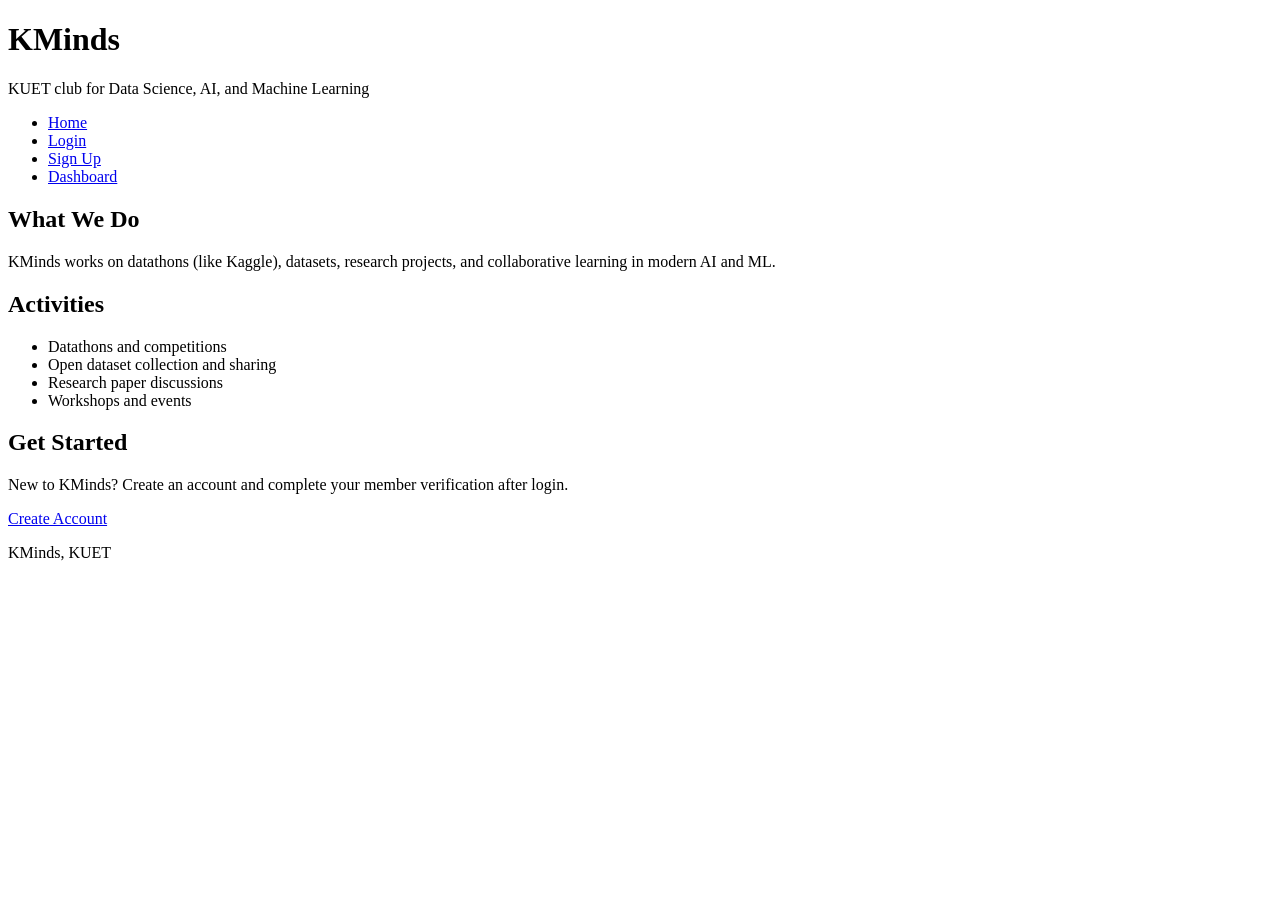
==== kminds-portal/index.html @ 0ea84ebf "Initial KMinds website scaffold" ====
<!DOCTYPE html>
<html lang="en">
<head>
  <meta charset="UTF-8">
  <meta name="viewport" content="width=device-width, initial-scale=1.0">
  <title>KMinds | KUET Data Science Club</title>
</head>
<body>
  <header>
    <h1>KMinds</h1>
    <p>KUET club for Data Science, AI, and Machine Learning</p>
    <nav aria-label="Main navigation">
      <ul>
        <li><a href="index.html" aria-current="page">Home</a></li>
        <li><a href="login.html">Login</a></li>
        <li><a href="signup.html">Sign Up</a></li>
        <li><a href="dashboard.html">Dashboard</a></li>
      </ul>
    </nav>
  </header>

  <main>
    <section>
      <h2>What We Do</h2>
      <p>KMinds works on datathons (like Kaggle), datasets, research projects, and collaborative learning in modern AI and ML.</p>
    </section>

    <section>
      <h2>Activities</h2>
      <ul>
        <li>Datathons and competitions</li>
        <li>Open dataset collection and sharing</li>
        <li>Research paper discussions</li>
        <li>Workshops and events</li>
      </ul>
    </section>

    <section>
      <h2>Get Started</h2>
      <p>New to KMinds? Create an account and complete your member verification after login.</p>
      <p><a href="signup.html">Create Account</a></p>
    </section>
  </main>

  <footer>
    <p>KMinds, KUET</p>
  </footer>
</body>
</html>
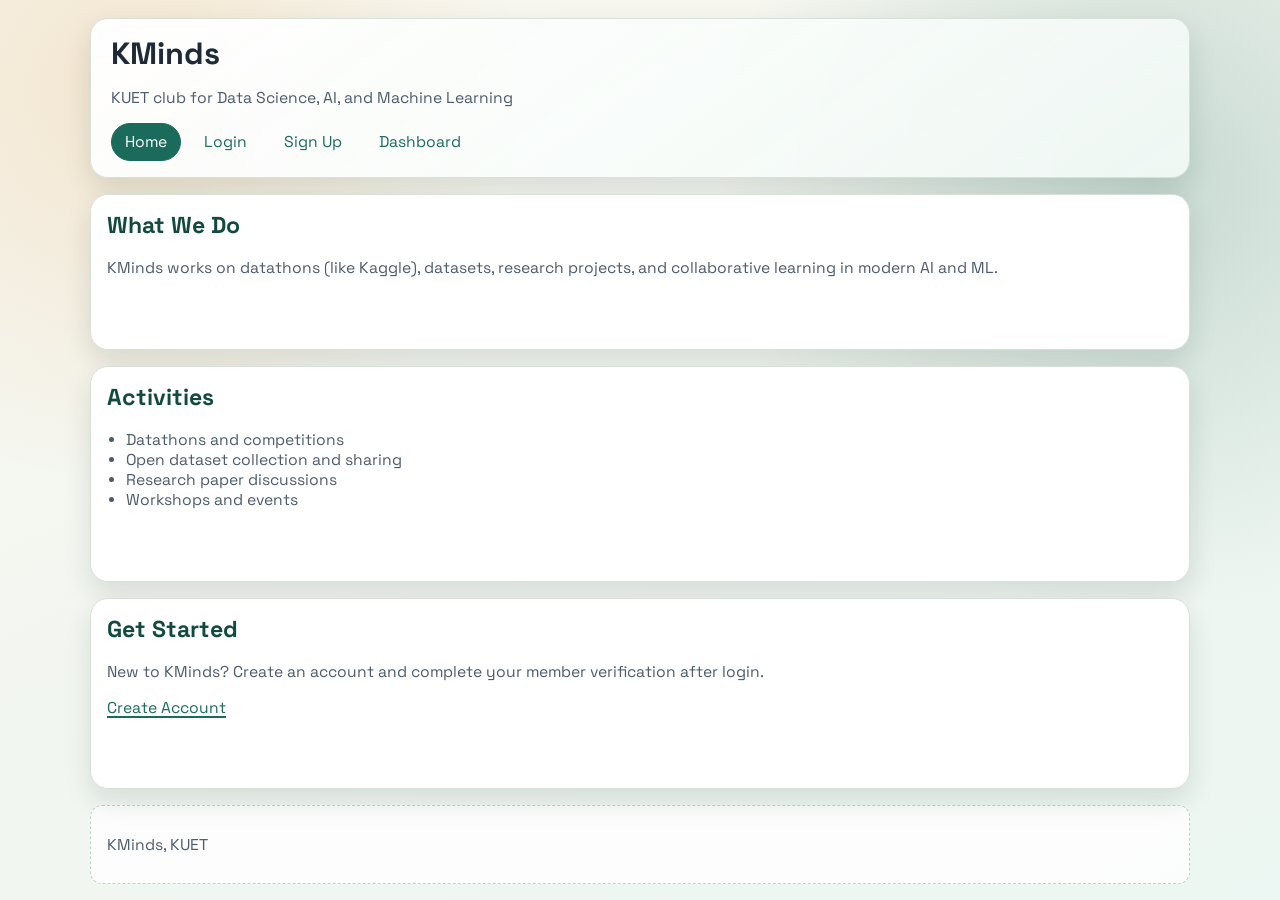
==== commit ef2155e0: "Phase 2: add responsive site-wide CSS styling" ====
--- a/kminds-portal/index.html
+++ b/kminds-portal/index.html
@@ -4,6 +4,7 @@
   <meta charset="UTF-8">
   <meta name="viewport" content="width=device-width, initial-scale=1.0">
   <title>KMinds | KUET Data Science Club</title>
+  <link rel='stylesheet' href='assets/css/main.css'>
 </head>
 <body>
   <header>
@@ -47,3 +48,4 @@
   </footer>
 </body>
 </html>
+
--- a/kminds-portal/assets/css/main.css
+++ b/kminds-portal/assets/css/main.css
@@ -0,0 +1,343 @@
+@import url('https://fonts.googleapis.com/css2?family=Space+Grotesk:wght@400;500;700&family=Source+Serif+4:opsz,wght@8..60,400;8..60,600&display=swap');
+
+:root {
+  --bg-base: #f8f7f2;
+  --bg-panel: #ffffff;
+  --text-main: #1f2a37;
+  --text-soft: #4c5b6b;
+  --brand: #1b6b5c;
+  --brand-strong: #124a40;
+  --accent: #d98c2f;
+  --border: #d8e0da;
+  --shadow: 0 12px 28px rgba(18, 40, 37, 0.12);
+  --radius-lg: 18px;
+  --radius-md: 12px;
+  --radius-sm: 8px;
+  --max-width: 1100px;
+}
+
+* {
+  box-sizing: border-box;
+}
+
+html,
+body {
+  margin: 0;
+  padding: 0;
+}
+
+body {
+  min-height: 100vh;
+  font-family: 'Space Grotesk', 'Segoe UI', sans-serif;
+  color: var(--text-main);
+  background:
+    radial-gradient(circle at 10% 10%, rgba(217, 140, 47, 0.16), transparent 28%),
+    radial-gradient(circle at 90% 20%, rgba(27, 107, 92, 0.2), transparent 32%),
+    linear-gradient(155deg, #f9f7ef 0%, #ecf6f2 100%);
+  display: grid;
+  grid-template-rows: auto 1fr auto;
+}
+
+header,
+main,
+footer {
+  width: min(var(--max-width), 92vw);
+  margin: 0 auto;
+}
+
+header {
+  margin-top: 1.1rem;
+  padding: 1rem 1.25rem;
+  border: 1px solid var(--border);
+  border-radius: var(--radius-lg);
+  background: linear-gradient(145deg, rgba(255, 255, 255, 0.96), rgba(241, 249, 245, 0.92));
+  backdrop-filter: blur(3px);
+  box-shadow: var(--shadow);
+}
+
+h1,
+h2,
+h3 {
+  margin-top: 0;
+  line-height: 1.22;
+}
+
+h1 {
+  margin-bottom: 0.25rem;
+  font-size: clamp(1.6rem, 2.4vw, 2.3rem);
+}
+
+h2 {
+  color: var(--brand-strong);
+  font-size: clamp(1.25rem, 1.8vw, 1.6rem);
+}
+
+h3 {
+  font-size: 1.1rem;
+}
+
+p,
+li,
+th,
+td,
+label,
+dd,
+dt,
+input,
+select,
+textarea,
+button {
+  font-size: 0.98rem;
+}
+
+p,
+li,
+dd,
+label {
+  color: var(--text-soft);
+}
+
+nav ul {
+  margin: 0.8rem 0 0;
+  padding: 0;
+  list-style: none;
+  display: flex;
+  flex-wrap: wrap;
+  gap: 0.55rem;
+}
+
+a {
+  color: var(--brand);
+  text-decoration-thickness: 2px;
+  text-underline-offset: 3px;
+}
+
+a:hover {
+  color: var(--brand-strong);
+}
+
+nav a {
+  display: inline-block;
+  padding: 0.48rem 0.82rem;
+  border-radius: 999px;
+  text-decoration: none;
+  border: 1px solid transparent;
+  transition: all 180ms ease;
+}
+
+nav a:hover {
+  background: #ecf5f2;
+  border-color: #d0e8df;
+}
+
+nav a[aria-current='page'] {
+  background: var(--brand);
+  color: #ffffff;
+  border-color: var(--brand);
+}
+
+main {
+  margin-top: 1rem;
+  margin-bottom: 1rem;
+  display: grid;
+  gap: 1rem;
+}
+
+section,
+article,
+table,
+dl,
+form {
+  animation: fadeSlide 420ms ease both;
+}
+
+section {
+  background: var(--bg-panel);
+  border: 1px solid var(--border);
+  border-radius: var(--radius-lg);
+  padding: 1rem 1rem 1.1rem;
+  box-shadow: var(--shadow);
+}
+
+section:nth-of-type(2) {
+  animation-delay: 80ms;
+}
+
+section:nth-of-type(3) {
+  animation-delay: 150ms;
+}
+
+ul,
+ol {
+  padding-left: 1.2rem;
+}
+
+article {
+  border: 1px solid #dde8e1;
+  border-radius: var(--radius-md);
+  background: #fbfdfc;
+  padding: 0.8rem 0.9rem;
+  margin-bottom: 0.7rem;
+}
+
+form {
+  display: grid;
+  gap: 0.75rem;
+}
+
+form > div {
+  display: grid;
+  gap: 0.35rem;
+}
+
+label {
+  font-weight: 500;
+  color: var(--text-main);
+}
+
+input,
+select,
+textarea {
+  width: 100%;
+  border: 1px solid #c6d5cb;
+  border-radius: var(--radius-sm);
+  background: #fdfefe;
+  padding: 0.62rem 0.7rem;
+  font-family: inherit;
+  color: var(--text-main);
+}
+
+input:focus,
+select:focus,
+textarea:focus,
+button:focus {
+  outline: 3px solid rgba(217, 140, 47, 0.34);
+  outline-offset: 2px;
+}
+
+textarea {
+  min-height: 120px;
+  resize: vertical;
+}
+
+button {
+  justify-self: start;
+  border: 1px solid var(--brand-strong);
+  border-radius: 999px;
+  padding: 0.55rem 1rem;
+  background: linear-gradient(130deg, var(--brand), var(--brand-strong));
+  color: #ffffff;
+  font-weight: 600;
+  font-family: inherit;
+  cursor: pointer;
+  transition: transform 160ms ease, box-shadow 160ms ease;
+}
+
+button:hover {
+  transform: translateY(-1px);
+  box-shadow: 0 8px 20px rgba(18, 74, 64, 0.24);
+}
+
+table {
+  width: 100%;
+  border-collapse: collapse;
+  border: 1px solid #c9d9cf;
+  border-radius: var(--radius-sm);
+  overflow: hidden;
+  background: #ffffff;
+}
+
+caption {
+  text-align: left;
+  font-weight: 600;
+  margin-bottom: 0.5rem;
+  color: var(--text-main);
+}
+
+th,
+td {
+  border-bottom: 1px solid #d9e4dd;
+  padding: 0.6rem;
+  text-align: left;
+}
+
+th {
+  background: #eff6f2;
+  color: #1d423b;
+}
+
+dl {
+  margin: 0;
+  display: grid;
+  grid-template-columns: repeat(2, minmax(120px, 1fr));
+  gap: 0.4rem 1rem;
+}
+
+dt {
+  font-weight: 700;
+  color: var(--text-main);
+}
+
+dd {
+  margin: 0;
+}
+
+footer {
+  margin-bottom: 1rem;
+  padding: 0.8rem 1rem;
+  border-radius: var(--radius-md);
+  border: 1px dashed #bfd2c7;
+  background: rgba(255, 255, 255, 0.8);
+}
+
+@keyframes fadeSlide {
+  from {
+    opacity: 0;
+    transform: translateY(8px);
+  }
+
+  to {
+    opacity: 1;
+    transform: translateY(0);
+  }
+}
+
+@media (max-width: 820px) {
+  header,
+  main,
+  footer {
+    width: min(96vw, var(--max-width));
+  }
+
+  section {
+    padding: 0.85rem;
+  }
+
+  table,
+  thead,
+  tbody,
+  th,
+  td,
+  tr {
+    display: block;
+  }
+
+  thead {
+    position: absolute;
+    left: -9999px;
+  }
+
+  tr {
+    border-bottom: 1px solid #d6e2da;
+    padding: 0.5rem 0;
+  }
+
+  td {
+    border: 0;
+    padding: 0.25rem 0.4rem;
+  }
+
+  dl {
+    grid-template-columns: 1fr;
+  }
+}
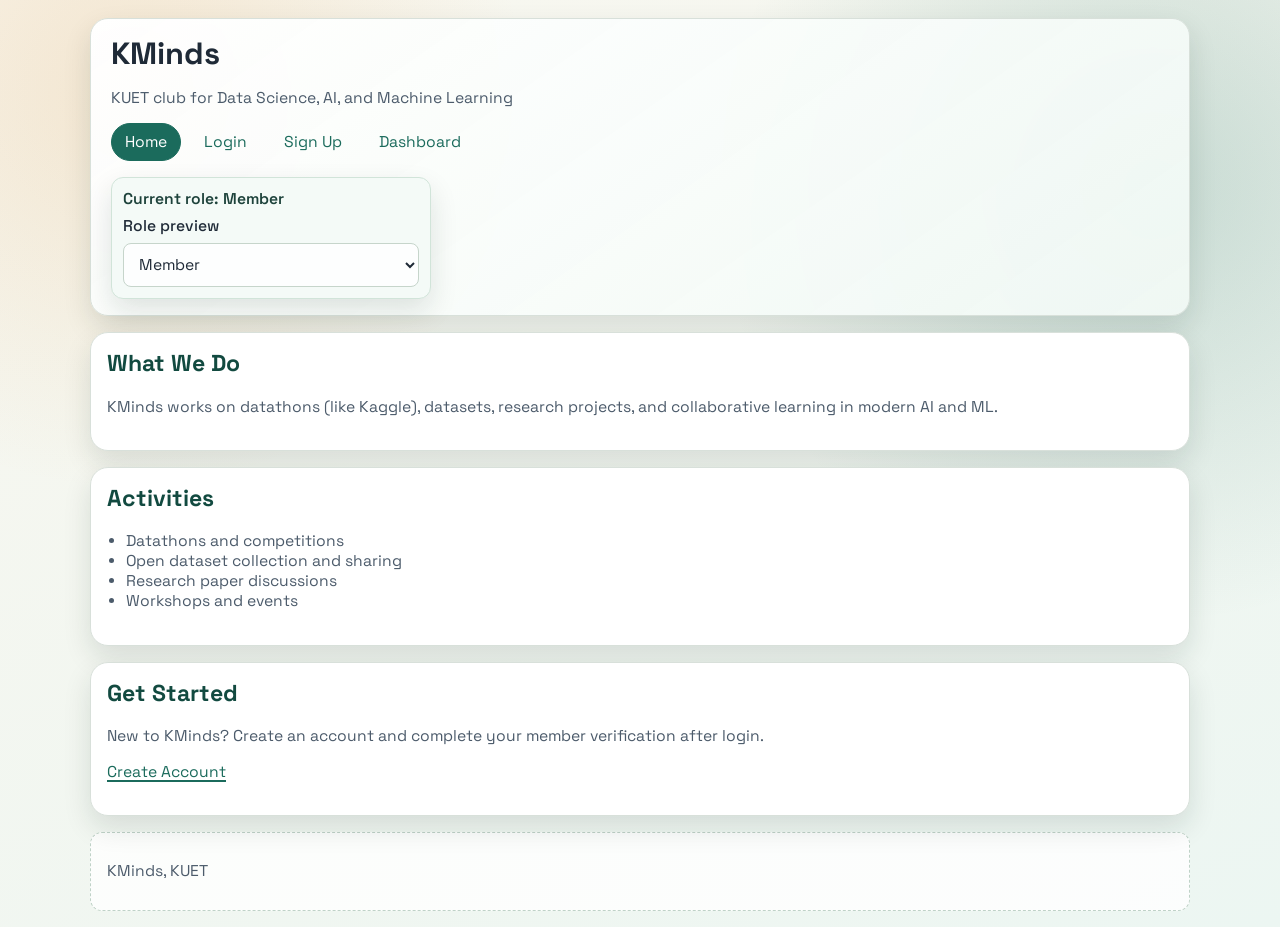
==== commit 19564668: "Phase 3: add client-side JS for validation, role preview, and member audit UI" ====
--- a/kminds-portal/index.html
+++ b/kminds-portal/index.html
@@ -46,6 +46,8 @@
   <footer>
     <p>KMinds, KUET</p>
   </footer>
+  <script type="module" src="assets/js/main.js"></script>
 </body>
 </html>
 
+
--- a/kminds-portal/assets/css/main.css
+++ b/kminds-portal/assets/css/main.css
@@ -290,6 +290,58 @@
   background: rgba(255, 255, 255, 0.8);
 }
 
+.kminds-role-controls {
+  margin-top: 1rem;
+  display: grid;
+  gap: 0.45rem;
+  max-width: 320px;
+  padding: 0.7rem;
+  border-radius: var(--radius-md);
+  background: #f4faf7;
+  border: 1px solid #d1e4d9;
+}
+
+#kminds-role-badge {
+  margin: 0;
+  color: #1d423b;
+  font-weight: 600;
+}
+
+.is-role-hidden {
+  display: none;
+}
+
+.kminds-toast-host {
+  position: fixed;
+  right: 1rem;
+  bottom: 1rem;
+  display: grid;
+  gap: 0.45rem;
+  z-index: 999;
+}
+
+.kminds-toast {
+  border-radius: 10px;
+  border: 1px solid #cce1d4;
+  background: #ffffff;
+  color: #1a3934;
+  box-shadow: 0 8px 22px rgba(15, 48, 41, 0.2);
+  padding: 0.55rem 0.75rem;
+  opacity: 0;
+  transform: translateY(8px);
+  transition: opacity 180ms ease, transform 180ms ease;
+}
+
+.kminds-toast-visible {
+  opacity: 1;
+  transform: translateY(0);
+}
+
+.kminds-toast-error {
+  border-color: #dd8c8c;
+  color: #6f1a1a;
+}
+
 @keyframes fadeSlide {
   from {
     opacity: 0;
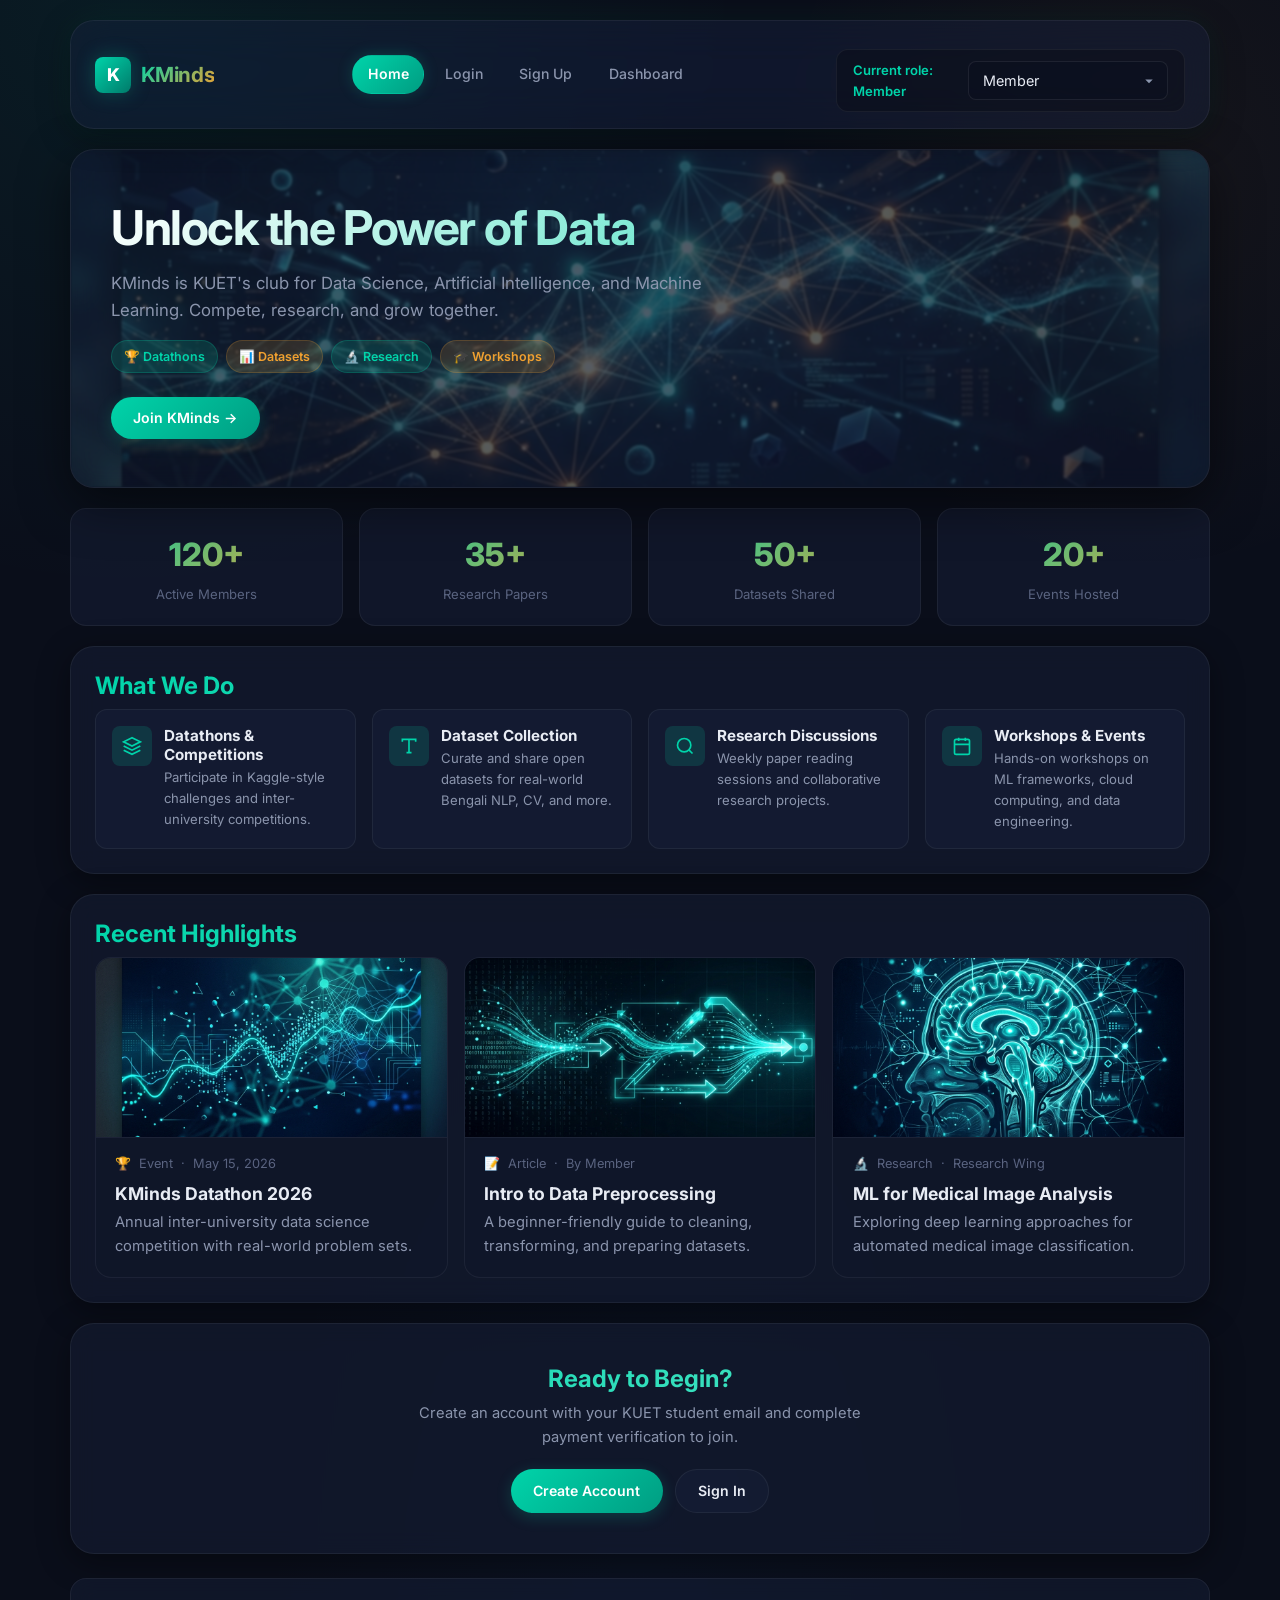
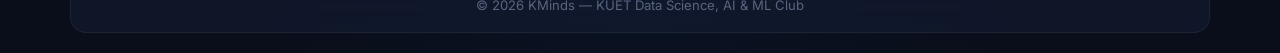
==== commit b5015b31: "feat: Portal design and functionality overhaul - Modernize portal with dark-mode and glassmorphism a" ====
--- a/kminds-portal/index.html
+++ b/kminds-portal/index.html
@@ -3,51 +3,163 @@
 <head>
   <meta charset="UTF-8">
   <meta name="viewport" content="width=device-width, initial-scale=1.0">
+  <meta name="description" content="KMinds — KUET's premier Data Science, AI, and Machine Learning club. Join datathons, share research, and collaborate.">
   <title>KMinds | KUET Data Science Club</title>
-  <link rel='stylesheet' href='assets/css/main.css'>
+  <link rel="stylesheet" href="assets/css/main.css">
 </head>
 <body>
-  <header>
-    <h1>KMinds</h1>
-    <p>KUET club for Data Science, AI, and Machine Learning</p>
-    <nav aria-label="Main navigation">
-      <ul>
-        <li><a href="index.html" aria-current="page">Home</a></li>
-        <li><a href="login.html">Login</a></li>
-        <li><a href="signup.html">Sign Up</a></li>
-        <li><a href="dashboard.html">Dashboard</a></li>
-      </ul>
-    </nav>
+
+  <header class="site-header">
+    <div class="header-inner">
+      <a href="index.html" class="logo">
+        <div class="logo-icon">K</div>
+        <span class="logo-text">KMinds</span>
+      </a>
+      <nav aria-label="Main navigation">
+        <ul>
+          <li><a href="index.html" aria-current="page">Home</a></li>
+          <li><a href="login.html">Login</a></li>
+          <li><a href="signup.html">Sign Up</a></li>
+          <li><a href="dashboard.html">Dashboard</a></li>
+        </ul>
+      </nav>
+    </div>
   </header>
 
   <main>
+    <!-- Hero -->
+    <section class="hero">
+      <div class="hero-bg" style="background-image: url('assets/images/hero-banner.png')"></div>
+      <div class="hero-content">
+        <h1>Unlock the Power of Data</h1>
+        <p>KMinds is KUET's club for Data Science, Artificial Intelligence, and Machine Learning. Compete, research, and grow together.</p>
+        <div class="badge-row">
+          <span class="badge">🏆 Datathons</span>
+          <span class="badge badge--accent">📊 Datasets</span>
+          <span class="badge">🔬 Research</span>
+          <span class="badge badge--accent">🎓 Workshops</span>
+        </div>
+        <div style="margin-top:1.5rem">
+          <a href="signup.html" class="btn btn-primary">Join KMinds →</a>
+        </div>
+      </div>
+    </section>
+
+    <!-- Stats -->
+    <div class="stats-row">
+      <div class="stat-card">
+        <div class="stat-number" id="stat-members">120+</div>
+        <div class="stat-label">Active Members</div>
+      </div>
+      <div class="stat-card">
+        <div class="stat-number">35+</div>
+        <div class="stat-label">Research Papers</div>
+      </div>
+      <div class="stat-card">
+        <div class="stat-number">50+</div>
+        <div class="stat-label">Datasets Shared</div>
+      </div>
+      <div class="stat-card">
+        <div class="stat-number">20+</div>
+        <div class="stat-label">Events Hosted</div>
+      </div>
+    </div>
+
+    <!-- What We Do -->
     <section>
       <h2>What We Do</h2>
-      <p>KMinds works on datathons (like Kaggle), datasets, research projects, and collaborative learning in modern AI and ML.</p>
+      <div class="feature-grid">
+        <div class="feature-item">
+          <div class="feature-icon">
+            <svg viewBox="0 0 24 24" fill="none" stroke="currentColor" stroke-width="2"><path d="M12 2L2 7l10 5 10-5-10-5zM2 17l10 5 10-5M2 12l10 5 10-5"/></svg>
+          </div>
+          <div class="feature-text">
+            <h3>Datathons & Competitions</h3>
+            <p>Participate in Kaggle-style challenges and inter-university competitions.</p>
+          </div>
+        </div>
+        <div class="feature-item">
+          <div class="feature-icon">
+            <svg viewBox="0 0 24 24" fill="none" stroke="currentColor" stroke-width="2"><path d="M4 7V4h16v3M9 20h6M12 4v16"/></svg>
+          </div>
+          <div class="feature-text">
+            <h3>Dataset Collection</h3>
+            <p>Curate and share open datasets for real-world Bengali NLP, CV, and more.</p>
+          </div>
+        </div>
+        <div class="feature-item">
+          <div class="feature-icon">
+            <svg viewBox="0 0 24 24" fill="none" stroke="currentColor" stroke-width="2"><circle cx="11" cy="11" r="8"/><path d="M21 21l-4.35-4.35"/></svg>
+          </div>
+          <div class="feature-text">
+            <h3>Research Discussions</h3>
+            <p>Weekly paper reading sessions and collaborative research projects.</p>
+          </div>
+        </div>
+        <div class="feature-item">
+          <div class="feature-icon">
+            <svg viewBox="0 0 24 24" fill="none" stroke="currentColor" stroke-width="2"><rect x="3" y="4" width="18" height="18" rx="2"/><path d="M16 2v4M8 2v4M3 10h18"/></svg>
+          </div>
+          <div class="feature-text">
+            <h3>Workshops & Events</h3>
+            <p>Hands-on workshops on ML frameworks, cloud computing, and data engineering.</p>
+          </div>
+        </div>
+      </div>
     </section>
 
+    <!-- Recent Activity Preview -->
     <section>
-      <h2>Activities</h2>
-      <ul>
-        <li>Datathons and competitions</li>
-        <li>Open dataset collection and sharing</li>
-        <li>Research paper discussions</li>
-        <li>Workshops and events</li>
-      </ul>
+      <h2>Recent Highlights</h2>
+      <div class="card-grid">
+        <div class="card">
+          <img class="card-image" src="assets/images/event-datathon.png" alt="KMinds Datathon 2026">
+          <div class="card-body">
+            <div class="card-meta">
+              <span>🏆</span><span>Event</span><span>·</span><span>May 15, 2026</span>
+            </div>
+            <h3>KMinds Datathon 2026</h3>
+            <p>Annual inter-university data science competition with real-world problem sets.</p>
+          </div>
+        </div>
+        <div class="card">
+          <img class="card-image" src="assets/images/article-preview.png" alt="Intro to Data Preprocessing">
+          <div class="card-body">
+            <div class="card-meta">
+              <span>📝</span><span>Article</span><span>·</span><span>By Member</span>
+            </div>
+            <h3>Intro to Data Preprocessing</h3>
+            <p>A beginner-friendly guide to cleaning, transforming, and preparing datasets.</p>
+          </div>
+        </div>
+        <div class="card">
+          <img class="card-image" src="assets/images/research-preview.png" alt="ML for Medical Imaging">
+          <div class="card-body">
+            <div class="card-meta">
+              <span>🔬</span><span>Research</span><span>·</span><span>Research Wing</span>
+            </div>
+            <h3>ML for Medical Image Analysis</h3>
+            <p>Exploring deep learning approaches for automated medical image classification.</p>
+          </div>
+        </div>
+      </div>
     </section>
 
-    <section>
-      <h2>Get Started</h2>
-      <p>New to KMinds? Create an account and complete your member verification after login.</p>
-      <p><a href="signup.html">Create Account</a></p>
+    <!-- CTA -->
+    <section style="text-align:center;padding:2.5rem 1.5rem">
+      <h2>Ready to Begin?</h2>
+      <p style="max-width:500px;margin:0 auto 1.25rem">Create an account with your KUET student email and complete payment verification to join.</p>
+      <div style="display:flex;gap:0.75rem;justify-content:center;flex-wrap:wrap">
+        <a href="signup.html" class="btn btn-primary">Create Account</a>
+        <a href="login.html" class="btn btn-secondary">Sign In</a>
+      </div>
     </section>
   </main>
 
-  <footer>
-    <p>KMinds, KUET</p>
+  <footer class="site-footer">
+    <p>© 2026 KMinds — KUET Data Science, AI & ML Club</p>
   </footer>
+
   <script type="module" src="assets/js/main.js"></script>
 </body>
 </html>
-
-
--- a/kminds-portal/assets/css/main.css
+++ b/kminds-portal/assets/css/main.css
@@ -1,395 +1,726 @@
-@import url('https://fonts.googleapis.com/css2?family=Space+Grotesk:wght@400;500;700&family=Source+Serif+4:opsz,wght@8..60,400;8..60,600&display=swap');
-
+@import url('https://fonts.googleapis.com/css2?family=Inter:wght@300;400;500;600;700;800&display=swap');
+
+/* ── Design Tokens ── */
 :root {
-  --bg-base: #f8f7f2;
-  --bg-panel: #ffffff;
-  --text-main: #1f2a37;
-  --text-soft: #4c5b6b;
-  --brand: #1b6b5c;
-  --brand-strong: #124a40;
-  --accent: #d98c2f;
-  --border: #d8e0da;
-  --shadow: 0 12px 28px rgba(18, 40, 37, 0.12);
-  --radius-lg: 18px;
+  --bg-base: #0a0e1a;
+  --bg-surface: rgba(15, 20, 35, 0.85);
+  --bg-card: rgba(20, 28, 50, 0.65);
+  --bg-glass: rgba(25, 35, 60, 0.45);
+  --text-primary: #e8ecf4;
+  --text-secondary: #8b95ad;
+  --text-muted: #5a6480;
+  --brand: #00d4aa;
+  --brand-dim: rgba(0, 212, 170, 0.15);
+  --brand-glow: rgba(0, 212, 170, 0.3);
+  --accent: #f0a030;
+  --accent-dim: rgba(240, 160, 48, 0.15);
+  --danger: #ff4d6a;
+  --danger-dim: rgba(255, 77, 106, 0.12);
+  --success: #2dd4a0;
+  --border: rgba(255, 255, 255, 0.06);
+  --border-hover: rgba(0, 212, 170, 0.25);
+  --shadow-sm: 0 2px 8px rgba(0,0,0,0.3);
+  --shadow-md: 0 8px 32px rgba(0,0,0,0.4);
+  --shadow-lg: 0 16px 48px rgba(0,0,0,0.5);
+  --shadow-glow: 0 0 30px rgba(0, 212, 170, 0.08);
+  --radius-xl: 24px;
+  --radius-lg: 16px;
   --radius-md: 12px;
   --radius-sm: 8px;
-  --max-width: 1100px;
-}
-
-* {
-  box-sizing: border-box;
-}
-
-html,
-body {
-  margin: 0;
-  padding: 0;
-}
+  --max-w: 1140px;
+  --transition: 250ms cubic-bezier(.4,0,.2,1);
+}
+
+/* ── Reset ── */
+*, *::before, *::after { box-sizing: border-box; margin: 0; padding: 0; }
+
+html { scroll-behavior: smooth; }
 
 body {
   min-height: 100vh;
-  font-family: 'Space Grotesk', 'Segoe UI', sans-serif;
-  color: var(--text-main);
-  background:
-    radial-gradient(circle at 10% 10%, rgba(217, 140, 47, 0.16), transparent 28%),
-    radial-gradient(circle at 90% 20%, rgba(27, 107, 92, 0.2), transparent 32%),
-    linear-gradient(155deg, #f9f7ef 0%, #ecf6f2 100%);
-  display: grid;
-  grid-template-rows: auto 1fr auto;
-}
-
-header,
-main,
-footer {
-  width: min(var(--max-width), 92vw);
-  margin: 0 auto;
-}
-
-header {
-  margin-top: 1.1rem;
-  padding: 1rem 1.25rem;
-  border: 1px solid var(--border);
-  border-radius: var(--radius-lg);
-  background: linear-gradient(145deg, rgba(255, 255, 255, 0.96), rgba(241, 249, 245, 0.92));
-  backdrop-filter: blur(3px);
-  box-shadow: var(--shadow);
-}
-
-h1,
-h2,
-h3 {
-  margin-top: 0;
-  line-height: 1.22;
-}
-
-h1 {
-  margin-bottom: 0.25rem;
-  font-size: clamp(1.6rem, 2.4vw, 2.3rem);
-}
-
-h2 {
-  color: var(--brand-strong);
-  font-size: clamp(1.25rem, 1.8vw, 1.6rem);
-}
-
-h3 {
-  font-size: 1.1rem;
-}
-
-p,
-li,
-th,
-td,
-label,
-dd,
-dt,
-input,
-select,
-textarea,
-button {
-  font-size: 0.98rem;
-}
-
-p,
-li,
-dd,
-label {
-  color: var(--text-soft);
-}
-
+  font-family: 'Inter', system-ui, sans-serif;
+  color: var(--text-primary);
+  background: var(--bg-base);
+  background-image:
+    radial-gradient(ellipse 80% 60% at 10% 0%, rgba(0,212,170,0.07) 0%, transparent 60%),
+    radial-gradient(ellipse 60% 50% at 90% 10%, rgba(240,160,48,0.05) 0%, transparent 50%),
+    radial-gradient(ellipse 50% 80% at 50% 100%, rgba(0,100,200,0.04) 0%, transparent 60%);
+  display: flex;
+  flex-direction: column;
+  line-height: 1.6;
+  -webkit-font-smoothing: antialiased;
+}
+
+/* ── Layout ── */
+.site-header, main, .site-footer {
+  width: min(var(--max-w), 94vw);
+  margin-left: auto;
+  margin-right: auto;
+}
+
+/* ── Header ── */
+.site-header {
+  margin-top: 1.25rem;
+  padding: 1rem 1.5rem;
+  background: var(--bg-glass);
+  backdrop-filter: blur(20px) saturate(1.4);
+  -webkit-backdrop-filter: blur(20px) saturate(1.4);
+  border: 1px solid var(--border);
+  border-radius: var(--radius-xl);
+  box-shadow: var(--shadow-md), var(--shadow-glow);
+  position: sticky;
+  top: 0.75rem;
+  z-index: 100;
+  animation: fadeDown 500ms ease both;
+}
+
+.header-inner {
+  display: flex;
+  align-items: center;
+  justify-content: space-between;
+  gap: 1rem;
+  flex-wrap: wrap;
+}
+
+.logo {
+  display: flex;
+  align-items: center;
+  gap: 0.6rem;
+  text-decoration: none;
+  color: var(--text-primary);
+}
+
+.logo-icon {
+  width: 36px; height: 36px;
+  background: linear-gradient(135deg, var(--brand), #007a6a);
+  border-radius: var(--radius-sm);
+  display: grid; place-items: center;
+  font-weight: 800; font-size: 1.1rem; color: #fff;
+  box-shadow: 0 0 20px rgba(0,212,170,0.25);
+}
+
+.logo-text {
+  font-size: 1.3rem;
+  font-weight: 700;
+  letter-spacing: -0.02em;
+  background: linear-gradient(135deg, var(--brand), var(--accent));
+  -webkit-background-clip: text;
+  -webkit-text-fill-color: transparent;
+  background-clip: text;
+}
+
+/* ── Navigation ── */
 nav ul {
-  margin: 0.8rem 0 0;
-  padding: 0;
   list-style: none;
   display: flex;
   flex-wrap: wrap;
-  gap: 0.55rem;
-}
-
-a {
-  color: var(--brand);
-  text-decoration-thickness: 2px;
-  text-underline-offset: 3px;
-}
-
-a:hover {
-  color: var(--brand-strong);
+  gap: 0.35rem;
+  align-items: center;
 }
 
 nav a {
-  display: inline-block;
-  padding: 0.48rem 0.82rem;
+  display: inline-flex;
+  align-items: center;
+  gap: 0.4rem;
+  padding: 0.45rem 0.9rem;
   border-radius: 999px;
+  font-size: 0.88rem;
+  font-weight: 500;
+  color: var(--text-secondary);
   text-decoration: none;
   border: 1px solid transparent;
-  transition: all 180ms ease;
+  transition: all var(--transition);
 }
 
 nav a:hover {
-  background: #ecf5f2;
-  border-color: #d0e8df;
+  color: var(--text-primary);
+  background: var(--brand-dim);
+  border-color: var(--border-hover);
 }
 
 nav a[aria-current='page'] {
-  background: var(--brand);
-  color: #ffffff;
+  background: linear-gradient(135deg, var(--brand), #009d82);
+  color: #fff;
+  font-weight: 600;
+  box-shadow: 0 0 16px rgba(0,212,170,0.2);
+}
+
+/* ── Typography ── */
+h1, h2, h3, h4 { line-height: 1.25; font-weight: 700; }
+
+h1 { font-size: clamp(1.7rem, 3vw, 2.4rem); letter-spacing: -0.03em; }
+
+h2 {
+  font-size: clamp(1.2rem, 2vw, 1.5rem);
+  background: linear-gradient(135deg, var(--brand), #60e8cc);
+  -webkit-background-clip: text;
+  -webkit-text-fill-color: transparent;
+  background-clip: text;
+  margin-bottom: 0.5rem;
+}
+
+h3 { font-size: 1.1rem; color: var(--text-primary); }
+
+p, li, dd, label, th, td { font-size: 0.92rem; color: var(--text-secondary); }
+
+a { color: var(--brand); text-decoration: none; transition: color var(--transition); }
+a:hover { color: #40e8c8; }
+
+/* ── Main ── */
+main {
+  flex: 1;
+  margin: 1.25rem auto 1.5rem;
+  display: grid;
+  gap: 1.25rem;
+}
+
+/* ── Hero Section ── */
+.hero {
+  position: relative;
+  overflow: hidden;
+  border-radius: var(--radius-xl);
+  padding: 3rem 2.5rem;
+  background: var(--bg-card);
+  border: 1px solid var(--border);
+  box-shadow: var(--shadow-lg);
+  animation: fadeUp 600ms ease both;
+}
+
+.hero-bg {
+  position: absolute; inset: 0;
+  background-size: cover;
+  background-position: center;
+  opacity: 0.3;
+  filter: blur(1px);
+  z-index: 0;
+}
+
+.hero-content { position: relative; z-index: 1; }
+
+.hero h1 {
+  font-size: clamp(2rem, 4vw, 3rem);
+  margin-bottom: 0.75rem;
+  background: linear-gradient(135deg, #fff, var(--brand));
+  -webkit-background-clip: text;
+  -webkit-text-fill-color: transparent;
+  background-clip: text;
+}
+
+.hero p { font-size: 1.05rem; color: var(--text-secondary); max-width: 600px; margin-bottom: 1rem; }
+
+.hero .badge-row { display: flex; flex-wrap: wrap; gap: 0.5rem; margin-top: 1rem; }
+
+.badge {
+  display: inline-flex; align-items: center; gap: 0.35rem;
+  padding: 0.35rem 0.75rem;
+  font-size: 0.78rem; font-weight: 600;
+  border-radius: 999px;
+  background: var(--brand-dim);
+  color: var(--brand);
+  border: 1px solid rgba(0,212,170,0.2);
+}
+
+.badge--accent { background: var(--accent-dim); color: var(--accent); border-color: rgba(240,160,48,0.2); }
+
+/* ── Section Cards ── */
+section {
+  background: var(--bg-card);
+  backdrop-filter: blur(12px);
+  -webkit-backdrop-filter: blur(12px);
+  border: 1px solid var(--border);
+  border-radius: var(--radius-xl);
+  padding: 1.5rem;
+  box-shadow: var(--shadow-md);
+  transition: border-color var(--transition), box-shadow var(--transition);
+  animation: fadeUp 500ms ease both;
+}
+
+section:nth-child(2) { animation-delay: 80ms; }
+section:nth-child(3) { animation-delay: 150ms; }
+section:nth-child(4) { animation-delay: 220ms; }
+
+section:hover {
+  border-color: var(--border-hover);
+  box-shadow: var(--shadow-md), var(--shadow-glow);
+}
+
+/* ── Cards Grid ── */
+.card-grid {
+  display: grid;
+  grid-template-columns: repeat(auto-fill, minmax(300px, 1fr));
+  gap: 1rem;
+}
+
+.card {
+  background: rgba(15, 22, 42, 0.6);
+  border: 1px solid var(--border);
+  border-radius: var(--radius-lg);
+  overflow: hidden;
+  transition: all var(--transition);
+  animation: fadeUp 450ms ease both;
+}
+
+.card:hover {
+  border-color: var(--border-hover);
+  transform: translateY(-4px);
+  box-shadow: var(--shadow-lg), var(--shadow-glow);
+}
+
+.card-image {
+  width: 100%;
+  height: 180px;
+  object-fit: cover;
+  display: block;
+  border-bottom: 1px solid var(--border);
+}
+
+.card-body { padding: 1rem 1.2rem 1.2rem; }
+
+.card-body h3 { margin-bottom: 0.4rem; }
+
+.card-meta {
+  display: flex; align-items: center; gap: 0.5rem;
+  font-size: 0.8rem; color: var(--text-muted);
+  margin-bottom: 0.5rem;
+}
+
+.card-meta svg { width: 14px; height: 14px; }
+
+/* ── Stat Cards ── */
+.stats-row {
+  display: grid;
+  grid-template-columns: repeat(auto-fit, minmax(200px, 1fr));
+  gap: 1rem;
+}
+
+.stat-card {
+  background: var(--bg-glass);
+  border: 1px solid var(--border);
+  border-radius: var(--radius-lg);
+  padding: 1.25rem;
+  text-align: center;
+  transition: all var(--transition);
+}
+
+.stat-card:hover {
+  border-color: var(--border-hover);
+  box-shadow: var(--shadow-glow);
+}
+
+.stat-number {
+  font-size: 2rem; font-weight: 800;
+  background: linear-gradient(135deg, var(--brand), var(--accent));
+  -webkit-background-clip: text;
+  -webkit-text-fill-color: transparent;
+  background-clip: text;
+}
+
+.stat-label { font-size: 0.82rem; color: var(--text-muted); margin-top: 0.25rem; }
+
+/* ── Feature List ── */
+.feature-grid {
+  display: grid;
+  grid-template-columns: repeat(auto-fit, minmax(240px, 1fr));
+  gap: 1rem;
+}
+
+.feature-item {
+  display: flex; gap: 0.75rem;
+  padding: 1rem;
+  background: var(--bg-glass);
+  border: 1px solid var(--border);
+  border-radius: var(--radius-md);
+  transition: all var(--transition);
+}
+
+.feature-item:hover { border-color: var(--border-hover); }
+
+.feature-icon {
+  width: 40px; height: 40px; flex-shrink: 0;
+  display: grid; place-items: center;
+  background: var(--brand-dim);
+  border-radius: var(--radius-sm);
+  color: var(--brand);
+}
+
+.feature-icon svg { width: 20px; height: 20px; }
+
+.feature-text h3 { font-size: 0.95rem; margin-bottom: 0.2rem; }
+.feature-text p { font-size: 0.82rem; }
+
+/* ── Forms ── */
+form { display: grid; gap: 0.9rem; }
+
+.form-group { display: grid; gap: 0.35rem; }
+
+.form-row { display: grid; grid-template-columns: 1fr 1fr; gap: 0.9rem; }
+
+label {
+  font-weight: 600;
+  font-size: 0.85rem;
+  color: var(--text-primary);
+  letter-spacing: 0.01em;
+}
+
+input, select, textarea {
+  width: 100%;
+  padding: 0.65rem 0.85rem;
+  background: rgba(10, 15, 30, 0.6);
+  border: 1px solid rgba(255,255,255,0.08);
+  border-radius: var(--radius-sm);
+  color: var(--text-primary);
+  font-family: inherit;
+  font-size: 0.9rem;
+  transition: all var(--transition);
+}
+
+input::placeholder, textarea::placeholder {
+  color: var(--text-muted);
+}
+
+input:focus, select:focus, textarea:focus {
+  outline: none;
   border-color: var(--brand);
-}
-
-main {
-  margin-top: 1rem;
-  margin-bottom: 1rem;
-  display: grid;
-  gap: 1rem;
-}
-
-section,
-article,
-table,
-dl,
-form {
-  animation: fadeSlide 420ms ease both;
-}
-
-section {
-  background: var(--bg-panel);
-  border: 1px solid var(--border);
-  border-radius: var(--radius-lg);
-  padding: 1rem 1rem 1.1rem;
-  box-shadow: var(--shadow);
-}
-
-section:nth-of-type(2) {
-  animation-delay: 80ms;
-}
-
-section:nth-of-type(3) {
-  animation-delay: 150ms;
-}
-
-ul,
-ol {
-  padding-left: 1.2rem;
-}
-
-article {
-  border: 1px solid #dde8e1;
+  box-shadow: 0 0 0 3px var(--brand-dim), 0 0 20px rgba(0,212,170,0.08);
+}
+
+textarea { min-height: 120px; resize: vertical; }
+
+select {
+  cursor: pointer;
+  appearance: none;
+  background-image: url("data:image/svg+xml,%3Csvg xmlns='http://www.w3.org/2000/svg' width='12' height='12' fill='%238b95ad' viewBox='0 0 16 16'%3E%3Cpath d='M8 11L3 6h10z'/%3E%3C/svg%3E");
+  background-repeat: no-repeat;
+  background-position: right 0.75rem center;
+  padding-right: 2rem;
+}
+
+select option { background: #141c32; color: var(--text-primary); }
+
+/* ── Buttons ── */
+.btn, button[type="submit"] {
+  display: inline-flex;
+  align-items: center;
+  justify-content: center;
+  gap: 0.5rem;
+  padding: 0.6rem 1.4rem;
+  border: none;
+  border-radius: 999px;
+  font-family: inherit;
+  font-size: 0.88rem;
+  font-weight: 600;
+  cursor: pointer;
+  transition: all var(--transition);
+  text-decoration: none;
+}
+
+.btn-primary, button[type="submit"] {
+  background: linear-gradient(135deg, var(--brand), #009d82);
+  color: #fff;
+  box-shadow: 0 4px 16px rgba(0,212,170,0.2);
+}
+
+.btn-primary:hover, button[type="submit"]:hover {
+  transform: translateY(-2px);
+  box-shadow: 0 8px 28px rgba(0,212,170,0.3);
+}
+
+.btn-secondary {
+  background: var(--bg-glass);
+  color: var(--text-primary);
+  border: 1px solid var(--border);
+}
+
+.btn-secondary:hover {
+  border-color: var(--border-hover);
+  background: var(--brand-dim);
+}
+
+.btn-sm {
+  padding: 0.35rem 0.75rem;
+  font-size: 0.78rem;
+  border-radius: 999px;
+}
+
+.btn-danger {
+  background: var(--danger-dim);
+  color: var(--danger);
+  border: 1px solid rgba(255,77,106,0.2);
+}
+
+.btn-danger:hover { background: rgba(255,77,106,0.2); }
+
+.btn-success {
+  background: rgba(0,212,170,0.12);
+  color: var(--brand);
+  border: 1px solid rgba(0,212,170,0.2);
+}
+
+.btn-success:hover { background: rgba(0,212,170,0.2); }
+
+.btn-warn {
+  background: var(--accent-dim);
+  color: var(--accent);
+  border: 1px solid rgba(240,160,48,0.2);
+}
+
+.btn-warn:hover { background: rgba(240,160,48,0.2); }
+
+.btn-group { display: flex; gap: 0.4rem; flex-wrap: wrap; }
+
+/* ── Tables ── */
+.table-wrap {
+  overflow-x: auto;
   border-radius: var(--radius-md);
-  background: #fbfdfc;
-  padding: 0.8rem 0.9rem;
-  margin-bottom: 0.7rem;
-}
-
-form {
-  display: grid;
-  gap: 0.75rem;
-}
-
-form > div {
-  display: grid;
-  gap: 0.35rem;
-}
-
-label {
-  font-weight: 500;
-  color: var(--text-main);
-}
-
-input,
-select,
-textarea {
-  width: 100%;
-  border: 1px solid #c6d5cb;
-  border-radius: var(--radius-sm);
-  background: #fdfefe;
-  padding: 0.62rem 0.7rem;
-  font-family: inherit;
-  color: var(--text-main);
-}
-
-input:focus,
-select:focus,
-textarea:focus,
-button:focus {
-  outline: 3px solid rgba(217, 140, 47, 0.34);
-  outline-offset: 2px;
-}
-
-textarea {
-  min-height: 120px;
-  resize: vertical;
-}
-
-button {
-  justify-self: start;
-  border: 1px solid var(--brand-strong);
-  border-radius: 999px;
-  padding: 0.55rem 1rem;
-  background: linear-gradient(130deg, var(--brand), var(--brand-strong));
-  color: #ffffff;
-  font-weight: 600;
-  font-family: inherit;
-  cursor: pointer;
-  transition: transform 160ms ease, box-shadow 160ms ease;
-}
-
-button:hover {
-  transform: translateY(-1px);
-  box-shadow: 0 8px 20px rgba(18, 74, 64, 0.24);
+  border: 1px solid var(--border);
 }
 
 table {
   width: 100%;
   border-collapse: collapse;
-  border: 1px solid #c9d9cf;
-  border-radius: var(--radius-sm);
-  overflow: hidden;
-  background: #ffffff;
+  font-size: 0.88rem;
 }
 
 caption {
   text-align: left;
+  padding: 0.75rem 1rem;
+  font-weight: 700;
+  font-size: 0.95rem;
+  color: var(--text-primary);
+  background: rgba(0,0,0,0.2);
+  border-bottom: 1px solid var(--border);
+}
+
+th {
+  text-align: left;
+  padding: 0.7rem 0.8rem;
+  background: rgba(0,212,170,0.06);
+  color: var(--brand);
   font-weight: 600;
-  margin-bottom: 0.5rem;
-  color: var(--text-main);
-}
-
-th,
+  font-size: 0.8rem;
+  text-transform: uppercase;
+  letter-spacing: 0.04em;
+  border-bottom: 1px solid var(--border);
+}
+
 td {
-  border-bottom: 1px solid #d9e4dd;
-  padding: 0.6rem;
-  text-align: left;
-}
-
-th {
-  background: #eff6f2;
-  color: #1d423b;
-}
-
+  padding: 0.65rem 0.8rem;
+  border-bottom: 1px solid var(--border);
+  color: var(--text-secondary);
+}
+
+tbody tr { transition: background var(--transition); }
+
+tbody tr:hover { background: rgba(0,212,170,0.04); }
+
+/* ── Status Badges ── */
+.status {
+  display: inline-flex; padding: 0.2rem 0.6rem;
+  font-size: 0.75rem; font-weight: 600;
+  border-radius: 999px;
+}
+
+.status-pending { background: var(--accent-dim); color: var(--accent); }
+.status-approved { background: rgba(0,212,170,0.12); color: var(--success); }
+.status-rejected { background: var(--danger-dim); color: var(--danger); }
+.status-revoked { background: rgba(100,100,120,0.15); color: var(--text-muted); }
+
+/* ── Definition List (Profile) ── */
 dl {
-  margin: 0;
   display: grid;
-  grid-template-columns: repeat(2, minmax(120px, 1fr));
-  gap: 0.4rem 1rem;
-}
-
-dt {
-  font-weight: 700;
-  color: var(--text-main);
-}
-
-dd {
-  margin: 0;
-}
-
-footer {
+  grid-template-columns: 140px 1fr;
+  gap: 0.5rem 1.5rem;
+  align-items: baseline;
+}
+
+dt { font-weight: 600; color: var(--text-muted); font-size: 0.85rem; text-transform: uppercase; letter-spacing: 0.03em; }
+dd { color: var(--text-primary); font-size: 0.95rem; }
+
+/* ── Profile Card ── */
+.profile-header {
+  display: flex; align-items: center; gap: 1.25rem;
+  margin-bottom: 1.5rem;
+}
+
+.avatar {
+  width: 72px; height: 72px;
+  border-radius: 50%;
+  background: linear-gradient(135deg, var(--brand), var(--accent));
+  display: grid; place-items: center;
+  font-size: 1.5rem; font-weight: 800; color: #fff;
+  flex-shrink: 0;
+  box-shadow: 0 0 24px rgba(0,212,170,0.2);
+}
+
+.profile-info h2 { margin-bottom: 0.15rem; }
+
+/* ── Filter Row ── */
+.filter-row {
+  display: flex;
+  flex-wrap: wrap;
+  gap: 0.75rem;
   margin-bottom: 1rem;
-  padding: 0.8rem 1rem;
+}
+
+.filter-row .form-group {
+  flex: 1;
+  min-width: 160px;
+}
+
+.filter-row label { font-size: 0.78rem; text-transform: uppercase; letter-spacing: 0.04em; color: var(--text-muted); }
+
+/* ── Footer ── */
+.site-footer {
+  margin-bottom: 1.25rem;
+  padding: 1rem 1.5rem;
+  background: var(--bg-glass);
+  backdrop-filter: blur(12px);
+  border: 1px solid var(--border);
+  border-radius: var(--radius-lg);
+  text-align: center;
+  animation: fadeUp 500ms ease both;
+  animation-delay: 300ms;
+}
+
+.site-footer p { font-size: 0.82rem; color: var(--text-muted); }
+
+/* ── Role Controls ── */
+.kminds-role-controls {
+  display: flex;
+  align-items: center;
+  gap: 0.75rem;
+  padding: 0.6rem 1rem;
+  background: rgba(0,0,0,0.25);
+  border: 1px solid var(--border);
   border-radius: var(--radius-md);
-  border: 1px dashed #bfd2c7;
-  background: rgba(255, 255, 255, 0.8);
-}
-
-.kminds-role-controls {
-  margin-top: 1rem;
-  display: grid;
-  gap: 0.45rem;
-  max-width: 320px;
-  padding: 0.7rem;
-  border-radius: var(--radius-md);
-  background: #f4faf7;
-  border: 1px solid #d1e4d9;
+  margin-top: 0.75rem;
 }
 
 #kminds-role-badge {
-  margin: 0;
-  color: #1d423b;
+  font-size: 0.82rem;
   font-weight: 600;
-}
-
-.is-role-hidden {
-  display: none;
-}
-
+  color: var(--brand);
+}
+
+.kminds-role-controls select { max-width: 200px; }
+
+.is-role-hidden { display: none !important; }
+
+/* ── Toast ── */
 .kminds-toast-host {
   position: fixed;
-  right: 1rem;
-  bottom: 1rem;
+  bottom: 1.25rem;
+  right: 1.25rem;
   display: grid;
-  gap: 0.45rem;
-  z-index: 999;
+  gap: 0.5rem;
+  z-index: 9999;
 }
 
 .kminds-toast {
-  border-radius: 10px;
-  border: 1px solid #cce1d4;
-  background: #ffffff;
-  color: #1a3934;
-  box-shadow: 0 8px 22px rgba(15, 48, 41, 0.2);
-  padding: 0.55rem 0.75rem;
+  padding: 0.65rem 1rem;
+  border-radius: var(--radius-md);
+  background: rgba(20, 28, 50, 0.95);
+  backdrop-filter: blur(12px);
+  border: 1px solid var(--border-hover);
+  color: var(--brand);
+  font-size: 0.85rem;
+  font-weight: 500;
+  box-shadow: var(--shadow-lg);
   opacity: 0;
-  transform: translateY(8px);
-  transition: opacity 180ms ease, transform 180ms ease;
-}
-
-.kminds-toast-visible {
-  opacity: 1;
-  transform: translateY(0);
-}
+  transform: translateY(10px);
+  transition: all 200ms ease;
+}
+
+.kminds-toast-visible { opacity: 1; transform: translateY(0); }
 
 .kminds-toast-error {
-  border-color: #dd8c8c;
-  color: #6f1a1a;
-}
-
-@keyframes fadeSlide {
-  from {
-    opacity: 0;
-    transform: translateY(8px);
+  border-color: rgba(255,77,106,0.3);
+  color: var(--danger);
+}
+
+/* ── Image Upload Preview ── */
+.image-upload-area {
+  border: 2px dashed rgba(255,255,255,0.1);
+  border-radius: var(--radius-md);
+  padding: 2rem;
+  text-align: center;
+  cursor: pointer;
+  transition: all var(--transition);
+  position: relative;
+  overflow: hidden;
+}
+
+.image-upload-area:hover {
+  border-color: var(--brand);
+  background: var(--brand-dim);
+}
+
+.image-upload-area input[type="file"] {
+  position: absolute; inset: 0;
+  opacity: 0; cursor: pointer;
+}
+
+.image-upload-area .upload-icon { font-size: 2rem; margin-bottom: 0.5rem; color: var(--text-muted); }
+.image-upload-area p { color: var(--text-muted); font-size: 0.85rem; }
+
+.image-preview {
+  max-width: 100%;
+  max-height: 200px;
+  border-radius: var(--radius-sm);
+  margin-top: 0.75rem;
+  display: none;
+  object-fit: cover;
+}
+
+.image-preview.visible { display: block; }
+
+/* ── Animations ── */
+@keyframes fadeUp {
+  from { opacity: 0; transform: translateY(16px); }
+  to { opacity: 1; transform: translateY(0); }
+}
+
+@keyframes fadeDown {
+  from { opacity: 0; transform: translateY(-12px); }
+  to { opacity: 1; transform: translateY(0); }
+}
+
+@keyframes pulse {
+  0%, 100% { opacity: 1; }
+  50% { opacity: 0.6; }
+}
+
+/* ── Responsive ── */
+@media (max-width: 768px) {
+  .site-header, main, .site-footer { width: min(97vw, var(--max-w)); }
+
+  .header-inner { flex-direction: column; align-items: flex-start; }
+
+  .hero { padding: 2rem 1.5rem; }
+
+  .form-row { grid-template-columns: 1fr; }
+
+  .card-grid { grid-template-columns: 1fr; }
+
+  .stats-row { grid-template-columns: repeat(2, 1fr); }
+
+  dl { grid-template-columns: 1fr; gap: 0.25rem 0; }
+  dt { margin-top: 0.5rem; }
+
+  .table-wrap { font-size: 0.82rem; }
+
+  table, thead, tbody, th, td, tr { display: block; }
+  thead { position: absolute; left: -9999px; }
+  tr { border-bottom: 1px solid var(--border); padding: 0.6rem 0; }
+  td { border: 0; padding: 0.3rem 0.6rem; position: relative; padding-left: 45%; }
+  td::before {
+    content: attr(data-label);
+    position: absolute; left: 0.6rem;
+    font-weight: 600; color: var(--text-muted);
+    font-size: 0.78rem; text-transform: uppercase;
   }
 
-  to {
-    opacity: 1;
-    transform: translateY(0);
-  }
-}
-
-@media (max-width: 820px) {
-  header,
-  main,
-  footer {
-    width: min(96vw, var(--max-width));
-  }
-
-  section {
-    padding: 0.85rem;
-  }
-
-  table,
-  thead,
-  tbody,
-  th,
-  td,
-  tr {
-    display: block;
-  }
-
-  thead {
-    position: absolute;
-    left: -9999px;
-  }
-
-  tr {
-    border-bottom: 1px solid #d6e2da;
-    padding: 0.5rem 0;
-  }
-
-  td {
-    border: 0;
-    padding: 0.25rem 0.4rem;
-  }
-
-  dl {
-    grid-template-columns: 1fr;
-  }
-}
+  .filter-row { flex-direction: column; }
+
+  .profile-header { flex-direction: column; text-align: center; }
+}
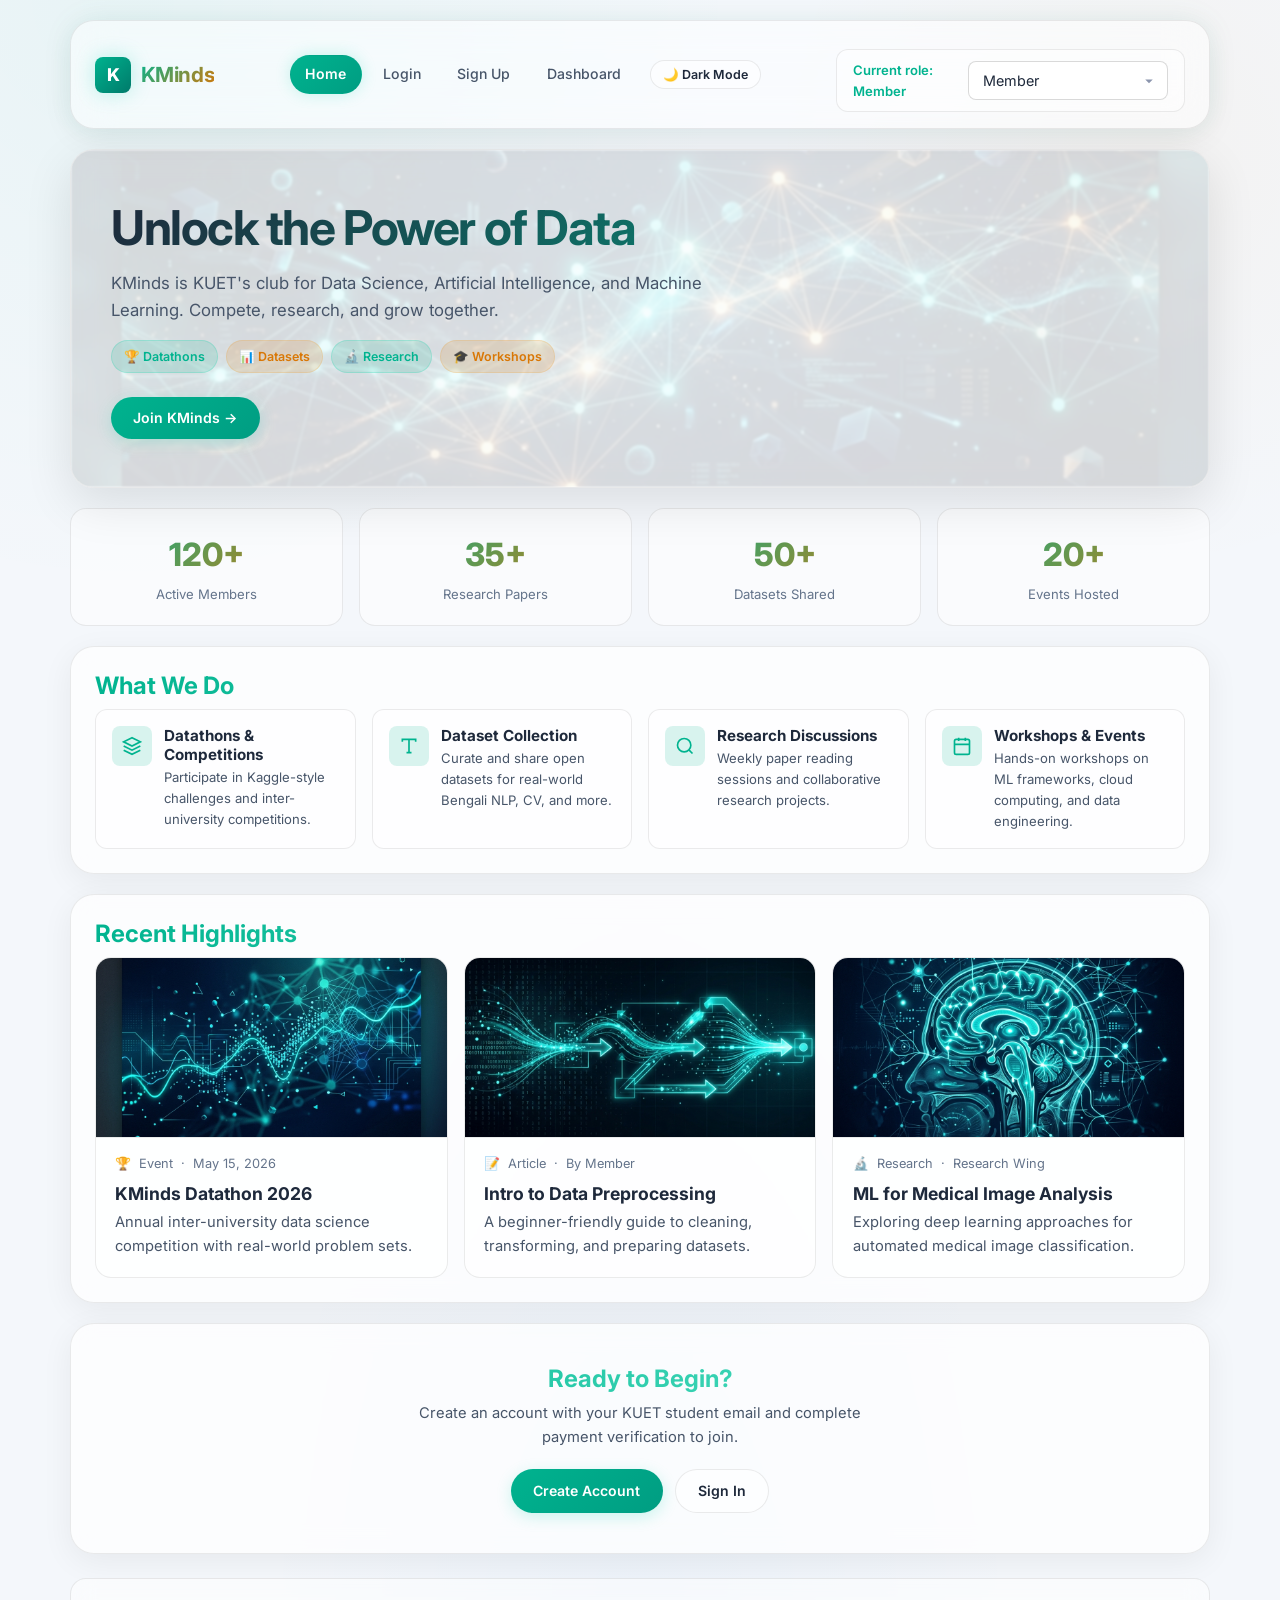
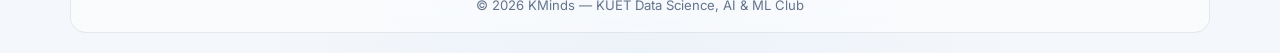
==== commit 4f9135f0: "feat: implement dark/light mode toggle, fix contrast issues, and update documentation" ====
--- a/kminds-portal/index.html
+++ b/kminds-portal/index.html
@@ -5,7 +5,7 @@
   <meta name="viewport" content="width=device-width, initial-scale=1.0">
   <meta name="description" content="KMinds — KUET's premier Data Science, AI, and Machine Learning club. Join datathons, share research, and collaborate.">
   <title>KMinds | KUET Data Science Club</title>
-  <link rel="stylesheet" href="assets/css/main.css">
+  <link rel="stylesheet" href="assets/css/main.css?v=3">
 </head>
 <body>
 
--- a/kminds-portal/assets/css/main.css
+++ b/kminds-portal/assets/css/main.css
@@ -27,8 +27,49 @@
   --radius-lg: 16px;
   --radius-md: 12px;
   --radius-sm: 8px;
+  --bg-input: rgba(10, 15, 30, 0.6);
+  --border-input: rgba(255, 255, 255, 0.08);
+  --hero-title-start: #fff;
   --max-w: 1140px;
   --transition: 250ms cubic-bezier(.4,0,.2,1);
+}
+
+[data-theme="light"] {
+  --bg-base: #f4f7fb;
+  --bg-surface: rgba(255, 255, 255, 0.85);
+  --bg-card: rgba(255, 255, 255, 0.7);
+  --bg-glass: rgba(255, 255, 255, 0.5);
+  --text-primary: #1e293b;
+  --text-secondary: #475569;
+  --text-muted: #64748b;
+  --brand: #00b38f;
+  --brand-dim: rgba(0, 179, 143, 0.15);
+  --brand-glow: rgba(0, 179, 143, 0.2);
+  --accent: #d97706;
+  --accent-dim: rgba(217, 119, 6, 0.15);
+  --danger: #ef4444;
+  --danger-dim: rgba(239, 68, 68, 0.12);
+  --success: #10b981;
+  --border: rgba(0, 0, 0, 0.08);
+  --border-hover: rgba(0, 179, 143, 0.3);
+  --shadow-sm: 0 2px 8px rgba(0,0,0,0.04);
+  --shadow-md: 0 8px 32px rgba(0,0,0,0.06);
+  --shadow-lg: 0 16px 48px rgba(0,0,0,0.1);
+  --shadow-glow: 0 0 30px rgba(0, 179, 143, 0.08);
+  --bg-input: rgba(255, 255, 255, 0.8);
+  --border-input: rgba(0, 0, 0, 0.15);
+  --hero-title-start: #1e293b;
+}
+
+[data-theme="light"] body {
+  background-image:
+    radial-gradient(ellipse 80% 60% at 10% 0%, rgba(0,179,143,0.05) 0%, transparent 60%),
+    radial-gradient(ellipse 60% 50% at 90% 10%, rgba(217,119,6,0.04) 0%, transparent 50%),
+    radial-gradient(ellipse 50% 80% at 50% 100%, rgba(0,100,200,0.03) 0%, transparent 60%);
+}
+
+[data-theme="light"] .hero-bg {
+  opacity: 0.15;
 }
 
 /* ── Reset ── */
@@ -200,7 +241,7 @@
 .hero h1 {
   font-size: clamp(2rem, 4vw, 3rem);
   margin-bottom: 0.75rem;
-  background: linear-gradient(135deg, #fff, var(--brand));
+  background: linear-gradient(135deg, var(--hero-title-start), var(--brand));
   -webkit-background-clip: text;
   -webkit-text-fill-color: transparent;
   background-clip: text;
@@ -252,7 +293,7 @@
 }
 
 .card {
-  background: rgba(15, 22, 42, 0.6);
+  background: var(--bg-card);
   border: 1px solid var(--border);
   border-radius: var(--radius-lg);
   overflow: hidden;
@@ -365,8 +406,8 @@
 input, select, textarea {
   width: 100%;
   padding: 0.65rem 0.85rem;
-  background: rgba(10, 15, 30, 0.6);
-  border: 1px solid rgba(255,255,255,0.08);
+  background: var(--bg-input);
+  border: 1px solid var(--border-input);
   border-radius: var(--radius-sm);
   color: var(--text-primary);
   font-family: inherit;
@@ -395,7 +436,7 @@
   padding-right: 2rem;
 }
 
-select option { background: #141c32; color: var(--text-primary); }
+select option { background: var(--bg-card); color: var(--text-primary); }
 
 /* ── Buttons ── */
 .btn, button[type="submit"] {
@@ -487,7 +528,7 @@
   font-weight: 700;
   font-size: 0.95rem;
   color: var(--text-primary);
-  background: rgba(0,0,0,0.2);
+  background: var(--bg-glass);
   border-bottom: 1px solid var(--border);
 }
 
@@ -590,7 +631,7 @@
   align-items: center;
   gap: 0.75rem;
   padding: 0.6rem 1rem;
-  background: rgba(0,0,0,0.25);
+  background: var(--bg-glass);
   border: 1px solid var(--border);
   border-radius: var(--radius-md);
   margin-top: 0.75rem;
@@ -619,7 +660,7 @@
 .kminds-toast {
   padding: 0.65rem 1rem;
   border-radius: var(--radius-md);
-  background: rgba(20, 28, 50, 0.95);
+  background: var(--bg-surface);
   backdrop-filter: blur(12px);
   border: 1px solid var(--border-hover);
   color: var(--brand);
@@ -640,7 +681,7 @@
 
 /* ── Image Upload Preview ── */
 .image-upload-area {
-  border: 2px dashed rgba(255,255,255,0.1);
+  border: 2px dashed var(--border-input);
   border-radius: var(--radius-md);
   padding: 2rem;
   text-align: center;
